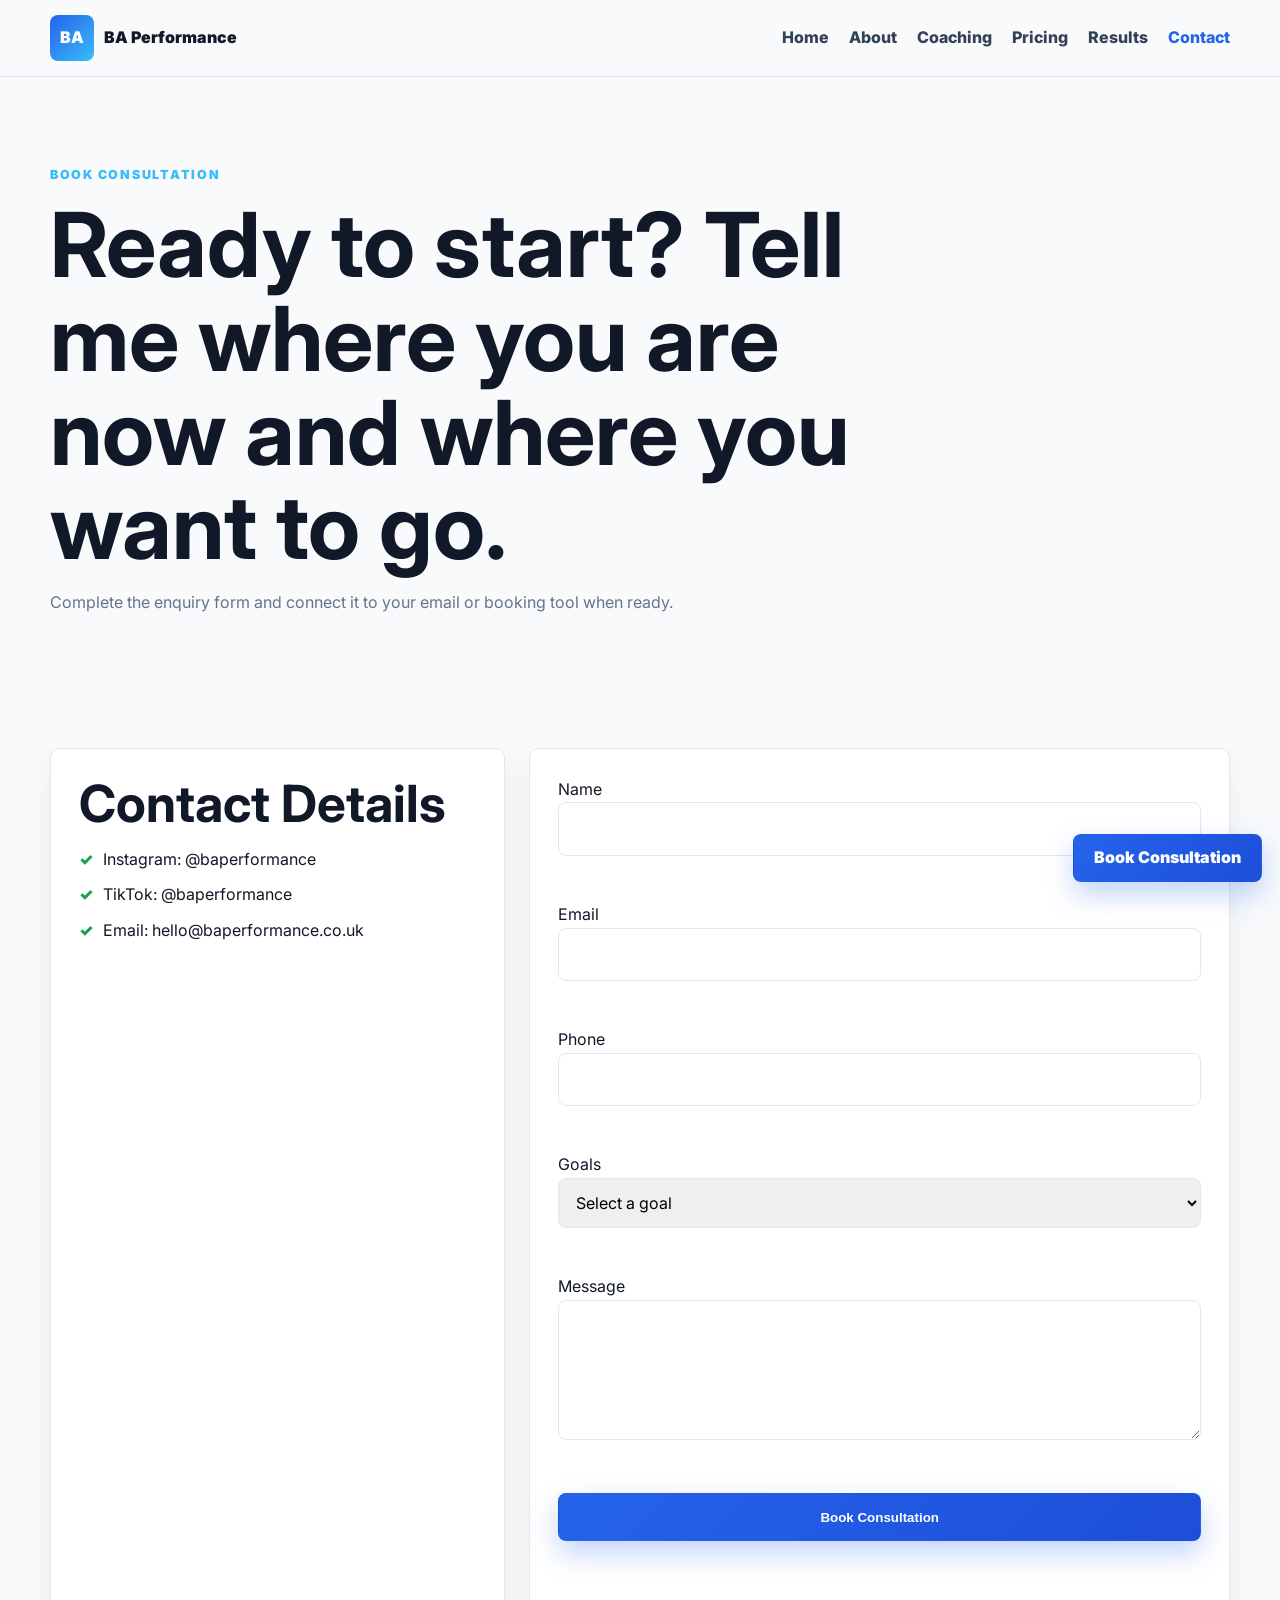
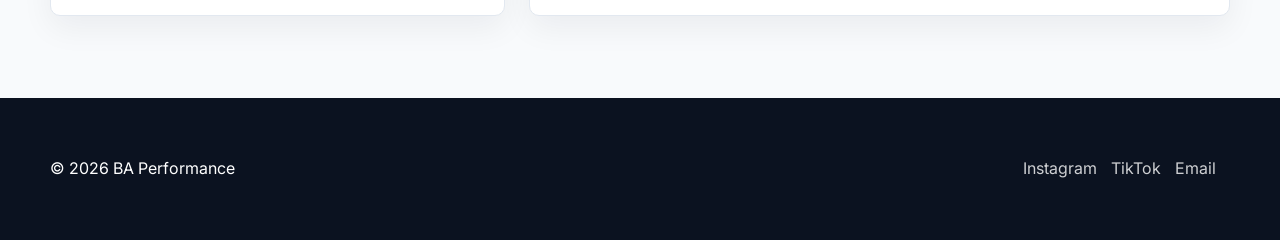
==== BA Performance/contact.html @ 71226d5e "Add files via upload" ====
﻿<!DOCTYPE html>
<html lang="en-GB">
<head>
  <meta charset="UTF-8">
  <meta name="viewport" content="width=device-width,initial-scale=1">
  <title>Contact | BA Performance</title>
  <meta name="description" content="Book a BA Performance consultation and send your enquiry.">
  <link rel="preconnect" href="https://fonts.googleapis.com">
  <link href="https://fonts.googleapis.com/css2?family=Inter:wght@400;600;700;800;900&display=swap" rel="stylesheet">
  <link rel="stylesheet" href="assets/css/style.css">
</head>
<body>
<header class="header">
  <nav class="nav">
    <a class="logo" href="index.html"><span class="mark">BA</span>BA Performance</a>
    <button class="menu">Menu</button>
    <ul class="links">
      <li><a href="index.html">Home</a></li>
      <li><a href="about.html">About</a></li>
      <li><a href="coaching.html">Coaching</a></li>
      <li><a href="pricing.html">Pricing</a></li>
      <li><a href="results.html">Results</a></li>
      <li><a class="active" href="contact.html">Contact</a></li>
    </ul>
  </nav>
</header>
<main>
  <section class="page-hero">
    <div class="container">
      <p class="eyebrow">Book Consultation</p>
      <h1>Ready to start? Tell me where you are now and where you want to go.</h1>
      <p class="lead">Complete the enquiry form and connect it to your email or booking tool when ready.</p>
    </div>
  </section>

  <section class="section">
    <div class="container contact">
      <aside class="contact-card">
        <h2>Contact Details</h2>
        <ul class="ticks">
          <li>Instagram: @baperformance</li>
          <li>TikTok: @baperformance</li>
          <li>Email: hello@baperformance.co.uk</li>
        </ul>
      </aside>

      <div class="contact-card">
        <form class="form" data-form>
          <label>Name<input required name="name"></label><span class="error"></span>
          <label>Email<input required type="email" name="email"></label><span class="error"></span>
          <label>Phone<input required name="phone"></label><span class="error"></span>
          <label>Goals<select required name="goal"><option value="">Select a goal</option><option>Fat loss</option><option>Muscle gain</option><option>Strength</option><option>General fitness</option></select></label><span class="error"></span>
          <label>Message<textarea required name="message"></textarea></label><span class="error"></span>
          <button class="btn btn-primary" type="submit">Book Consultation</button>
          <p class="status"></p>
        </form>
      </div>
    </div>
  </section>
</main>
<a class="btn btn-primary sticky" href="contact.html">Book Consultation</a>
<footer class="footer">
  <div class="footer-grid">
    <p>&copy; 2026 BA Performance</p>
    <p><a href="#">Instagram</a><a href="#">TikTok</a><a href="mailto:hello@baperformance.co.uk">Email</a></p>
  </div>
</footer>
<script src="assets/js/script.js"></script>
</body>
</html>
---- BA Performance/assets/css/style.css ----
﻿:root {
  --primary: #0B1220;
  --accent: #2563EB;
  --secondary: #38BDF8;
  --bg: #F8FAFC;
  --text: #111827;
  --muted: #64748B;
  --line: #E2E8F0;
  --success: #16A34A;
}

* { box-sizing: border-box; }

html { scroll-behavior: smooth; }

body {
  margin: 0;
  font-family: Inter, "Segoe UI", Arial, sans-serif;
  background: var(--bg);
  color: var(--text);
  line-height: 1.6;
}

a { color: inherit; }

.header {
  position: sticky;
  top: 0;
  z-index: 10;
  background: rgba(248,250,252,.94);
  border-bottom: 1px solid var(--line);
  backdrop-filter: blur(14px);
}

.nav {
  width: min(1180px, calc(100% - 32px));
  height: 76px;
  margin: auto;
  display: flex;
  align-items: center;
  justify-content: space-between;
}

.logo {
  font-weight: 900;
  text-decoration: none;
  display: flex;
  gap: 10px;
  align-items: center;
}

.mark {
  background: linear-gradient(135deg, var(--accent), var(--secondary));
  color: #fff;
  border-radius: 8px;
  padding: 10px;
}

.links {
  display: flex;
  gap: 20px;
  list-style: none;
}

.links a {
  text-decoration: none;
  font-weight: 800;
  color: #334155;
}

.links a.active,
.links a:hover { color: var(--accent); }

.menu { display: none; }

.hero {
  min-height: calc(100vh - 76px);
  display: grid;
  align-items: center;
  color: #fff;
  background:
    linear-gradient(90deg, rgba(11,18,32,.96), rgba(11,18,32,.64)),
    radial-gradient(circle at 80% 40%, #2563EB 0, transparent 32%),
    var(--primary);
}

.container,
.hero-inner {
  width: min(1180px, calc(100% - 32px));
  margin: auto;
}

.hero-inner { padding: 90px 0; }

.eyebrow {
  color: var(--secondary);
  font-weight: 900;
  text-transform: uppercase;
  letter-spacing: .14em;
  font-size: .78rem;
}

h1, h2, h3 { line-height: 1.05; margin: 0; }

h1 {
  font-size: clamp(2.5rem, 7vw, 5.6rem);
  max-width: 900px;
}

h2 { font-size: clamp(2rem, 4vw, 3.8rem); }

.lead,
.hero p,
.section-head p,
.card p,
.price-card p,
.result-card p {
  color: var(--muted);
}

.hero p {
  color: rgba(255,255,255,.88);
  max-width: 700px;
  font-size: 1.15rem;
}

.btn {
  display: inline-flex;
  align-items: center;
  justify-content: center;
  min-height: 48px;
  padding: 0 20px;
  border-radius: 8px;
  border: 1px solid transparent;
  text-decoration: none;
  font-weight: 900;
  cursor: pointer;
}

.btn-primary {
  background: linear-gradient(135deg, var(--accent), #1D4ED8);
  color: #fff;
  box-shadow: 0 12px 28px rgba(37,99,235,.28);
}

.btn-secondary {
  border-color: rgba(255,255,255,.7);
  color: #fff;
}

.btn-outline {
  background: #fff;
  border-color: var(--line);
  color: var(--primary);
}

.actions {
  display: flex;
  gap: 12px;
  flex-wrap: wrap;
}

.stats {
  display: grid;
  grid-template-columns: repeat(3, 150px);
  gap: 18px;
  margin-top: 38px;
}

.stat {
  padding: 18px;
  border: 1px solid rgba(255,255,255,.18);
  border-radius: 10px;
  background: rgba(255,255,255,.08);
}

.stat strong {
  display: block;
  font-size: 2rem;
}

.section { padding: 82px 0; }

.section-head {
  display: grid;
  grid-template-columns: 1fr .55fr;
  gap: 32px;
  margin-bottom: 34px;
}

.grid {
  display: grid;
  gap: 20px;
}

.grid-3 { grid-template-columns: repeat(3, 1fr); }

.card,
.price-card,
.result-card,
.testimonial,
.faq,
.contact-card {
  background: #fff;
  border: 1px solid var(--line);
  border-radius: 10px;
  box-shadow: 0 12px 32px rgba(15,23,42,.06);
}

.card,
.testimonial,
.contact-card { padding: 28px; }

.icon {
  width: 50px;
  height: 50px;
  border-radius: 10px;
  background: linear-gradient(135deg, var(--accent), var(--secondary));
  display: grid;
  place-items: center;
  color: #fff;
  margin-bottom: 18px;
  font-weight: 900;
}

.dark {
  background: var(--primary);
  color: #fff;
}

.dark .lead,
.dark p { color: rgba(255,255,255,.75); }

.dark .card {
  background: rgba(255,255,255,.08);
  border-color: rgba(255,255,255,.15);
}

.split {
  display: grid;
  grid-template-columns: 1fr .75fr;
  gap: 42px;
  align-items: center;
}

.photo {
  min-height: 440px;
  border-radius: 10px;
  background:
    radial-gradient(circle at 70% 30%, var(--secondary), transparent 28%),
    linear-gradient(135deg, #172033, var(--primary));
  box-shadow: 0 20px 55px rgba(15,23,42,.22);
}

.ticks {
  list-style: none;
  padding: 0;
  display: grid;
  gap: 10px;
}

.ticks li::before {
  content: "\2713";
  color: var(--success);
  font-weight: 900;
  margin-right: 10px;
}

.price-grid {
  display: grid;
  grid-template-columns: repeat(3, 1fr);
  gap: 20px;
}

.price-card { padding: 30px; }

.popular {
  border: 2px solid var(--accent);
  transform: translateY(-10px);
}

.badge {
  display: inline-flex;
  background: var(--accent);
  color: #fff;
  padding: 6px 10px;
  border-radius: 999px;
  font-weight: 900;
  text-transform: uppercase;
  font-size: .75rem;
}

.price {
  font-size: 3rem;
  font-weight: 900;
  margin: 10px 0;
}

.price-card .btn {
  width: 100%;
  margin-top: 20px;
}

.comparison {
  display: grid;
  grid-template-columns: 1fr 1fr;
  min-height: 230px;
}

.before,
.after {
  display: flex;
  align-items: flex-end;
  color: #fff;
  font-weight: 900;
  padding: 18px;
}

.before {
  background: linear-gradient(135deg, #64748B, #334155);
}

.after {
  background: linear-gradient(135deg, #2563EB, #38BDF8);
}

.result-body { padding: 22px; }

.carousel { overflow: hidden; }

.track {
  display: flex;
  transition: .35s;
}

.track .testimonial { min-width: 100%; }

.controls {
  display: flex;
  gap: 10px;
  justify-content: flex-end;
  margin-top: 12px;
}

.icon-btn {
  width: 42px;
  height: 42px;
  border: 1px solid var(--line);
  border-radius: 8px;
  background: #fff;
}

.page-hero { padding: 76px 0 34px; }

.faq { margin-bottom: 12px; }

.faq button {
  width: 100%;
  padding: 20px;
  border: 0;
  background: transparent;
  text-align: left;
  font: inherit;
  font-weight: 900;
  display: flex;
  justify-content: space-between;
  cursor: pointer;
}

.answer {
  display: none;
  padding: 0 20px 20px;
  color: var(--muted);
}

.faq.open .answer { display: block; }

.contact {
  display: grid;
  grid-template-columns: .65fr 1fr;
  gap: 24px;
}

.form {
  display: grid;
  gap: 14px;
}

input,
select,
textarea {
  width: 100%;
  padding: 13px;
  border: 1px solid var(--line);
  border-radius: 8px;
  font: inherit;
}

textarea {
  min-height: 140px;
  resize: vertical;
}

.error {
  color: #dc2626;
  min-height: 18px;
  font-size: .86rem;
}

.status {
  color: var(--success);
  font-weight: 800;
}

.sticky {
  position: fixed;
  right: 18px;
  bottom: 18px;
  z-index: 12;
}

.footer {
  background: var(--primary);
  color: #fff;
  padding: 42px 0;
}

.footer-grid {
  width: min(1180px, calc(100% - 32px));
  margin: auto;
  display: grid;
  grid-template-columns: 1fr auto;
  gap: 20px;
}

.footer a {
  color: rgba(255,255,255,.8);
  text-decoration: none;
  margin-right: 14px;
}

[data-reveal] {
  opacity: 0;
  transform: translateY(18px);
  transition: .55s;
}

[data-reveal].visible {
  opacity: 1;
  transform: none;
}

@media (max-width: 900px) {
  .menu { display: block; }

  .links {
    display: none;
    position: absolute;
    top: 76px;
    left: 16px;
    right: 16px;
    background: #fff;
    padding: 18px;
    border: 1px solid var(--line);
    border-radius: 10px;
    flex-direction: column;
  }

  .links.open { display: flex; }

  .section-head,
  .split,
  .contact,
  .footer-grid {
    grid-template-columns: 1fr;
  }

  .grid-3,
  .price-grid,
  .stats {
    grid-template-columns: 1fr;
  }

  .popular { transform: none; }

  .sticky {
    left: 16px;
    right: 16px;
  }
}
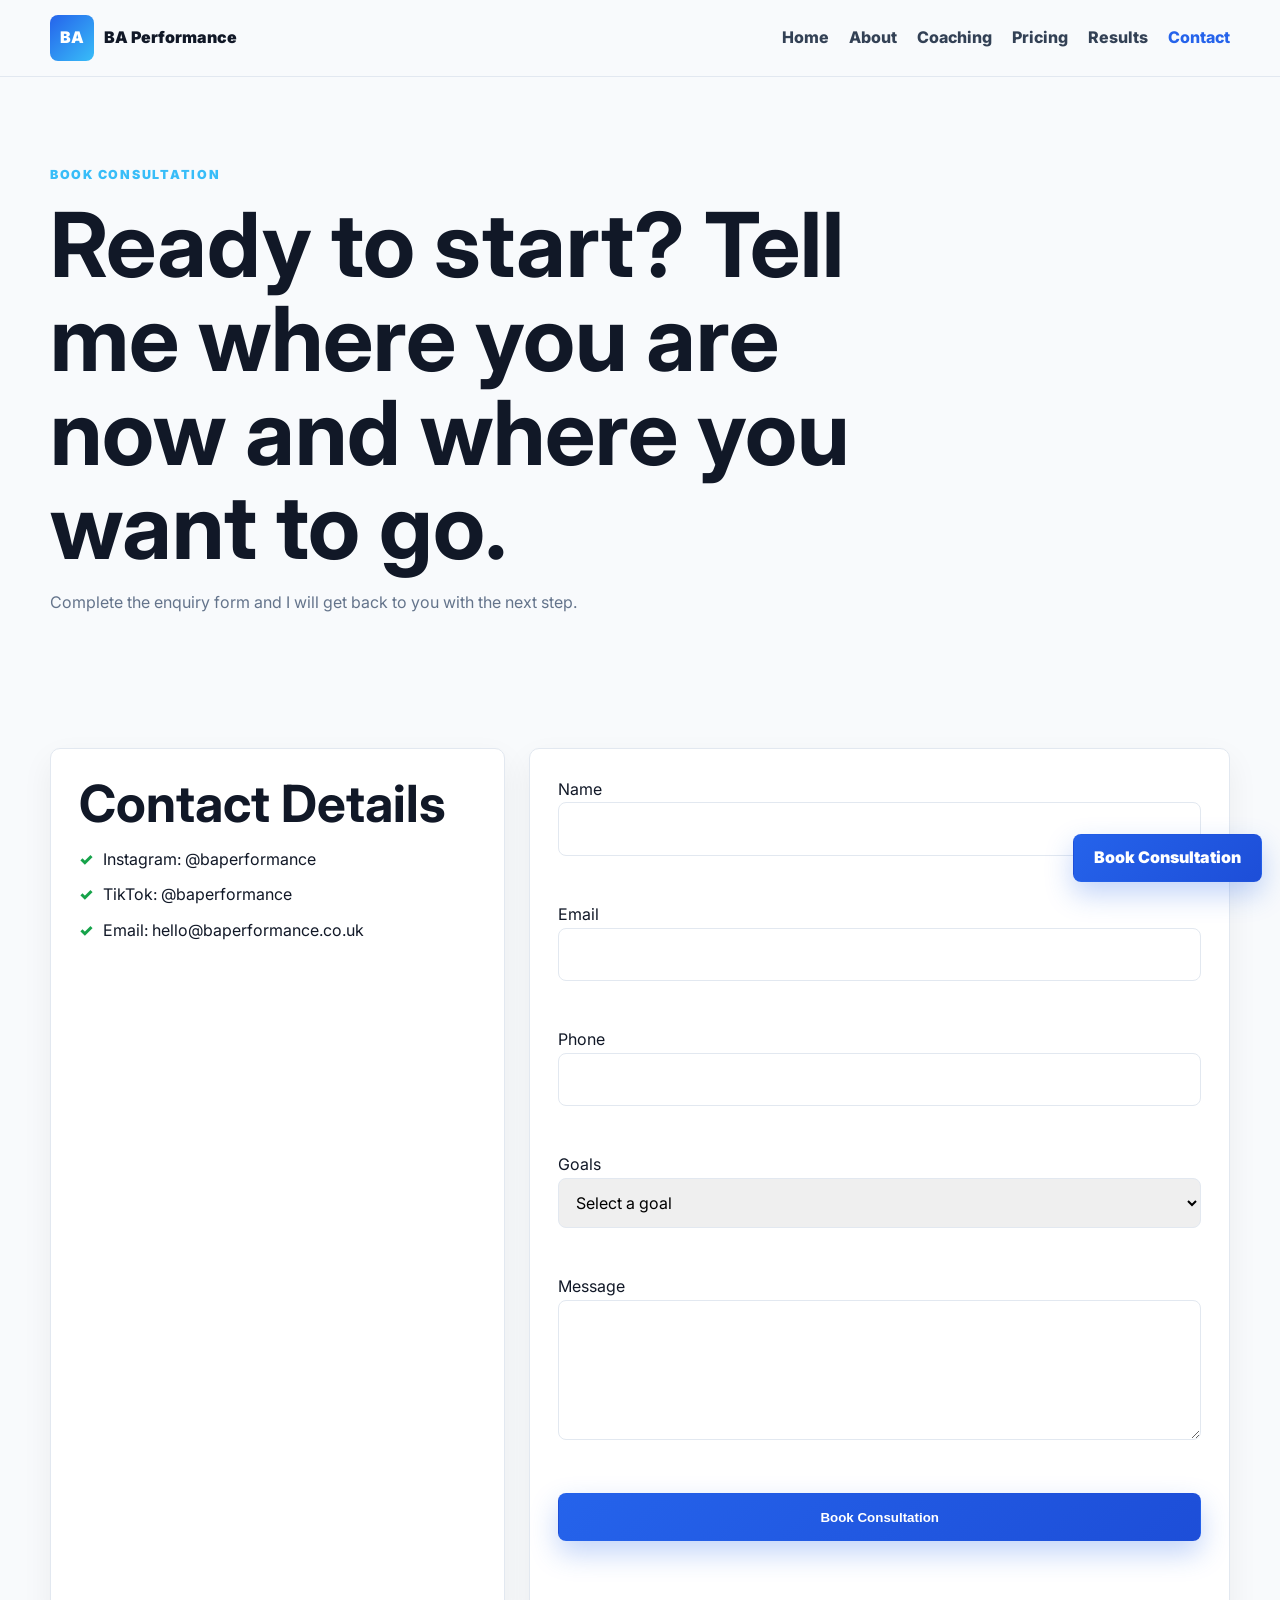
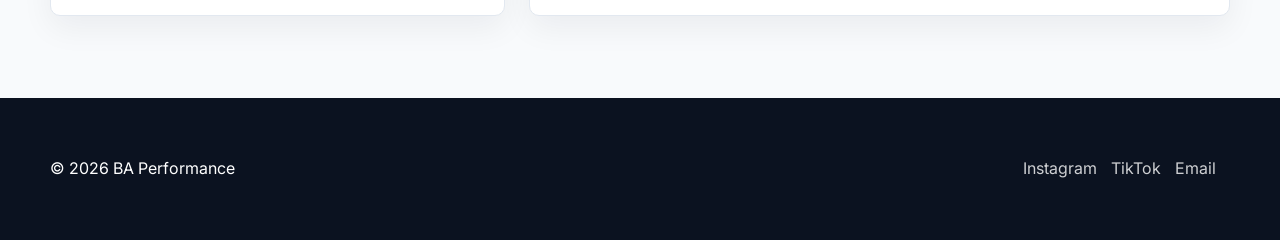
==== commit 13975357: "Troubleshooting task issue (6a4e62b8b37d004671cbfe7e)" ====
--- a/BA Performance/contact.html
+++ b/BA Performance/contact.html
@@ -29,7 +29,7 @@
     <div class="container">
       <p class="eyebrow">Book Consultation</p>
       <h1>Ready to start? Tell me where you are now and where you want to go.</h1>
-      <p class="lead">Complete the enquiry form and connect it to your email or booking tool when ready.</p>
+      <p class="lead">Complete the enquiry form and I will get back to you with the next step.</p>
     </div>
   </section>
 
@@ -45,7 +45,9 @@
       </aside>
 
       <div class="contact-card">
-        <form class="form" data-form>
+        <form class="form" name="consultation" method="POST" data-netlify="true" netlify-honeypot="bot-field" data-form>
+          <input type="hidden" name="form-name" value="consultation">
+          <p class="hidden-field"><label>Do not fill this out<input name="bot-field"></label></p>
           <label>Name<input required name="name"></label><span class="error"></span>
           <label>Email<input required type="email" name="email"></label><span class="error"></span>
           <label>Phone<input required name="phone"></label><span class="error"></span>
--- a/BA Performance/assets/css/style.css
+++ b/BA Performance/assets/css/style.css
@@ -381,14 +381,18 @@
   gap: 24px;
 }
 
-.form {
-  display: grid;
-  gap: 14px;
-}
-
-input,
-select,
-textarea {
+.form {
+  display: grid;
+  gap: 14px;
+}
+
+.hidden-field {
+  display: none;
+}
+
+input,
+select,
+textarea {
   width: 100%;
   padding: 13px;
   border: 1px solid var(--line);
